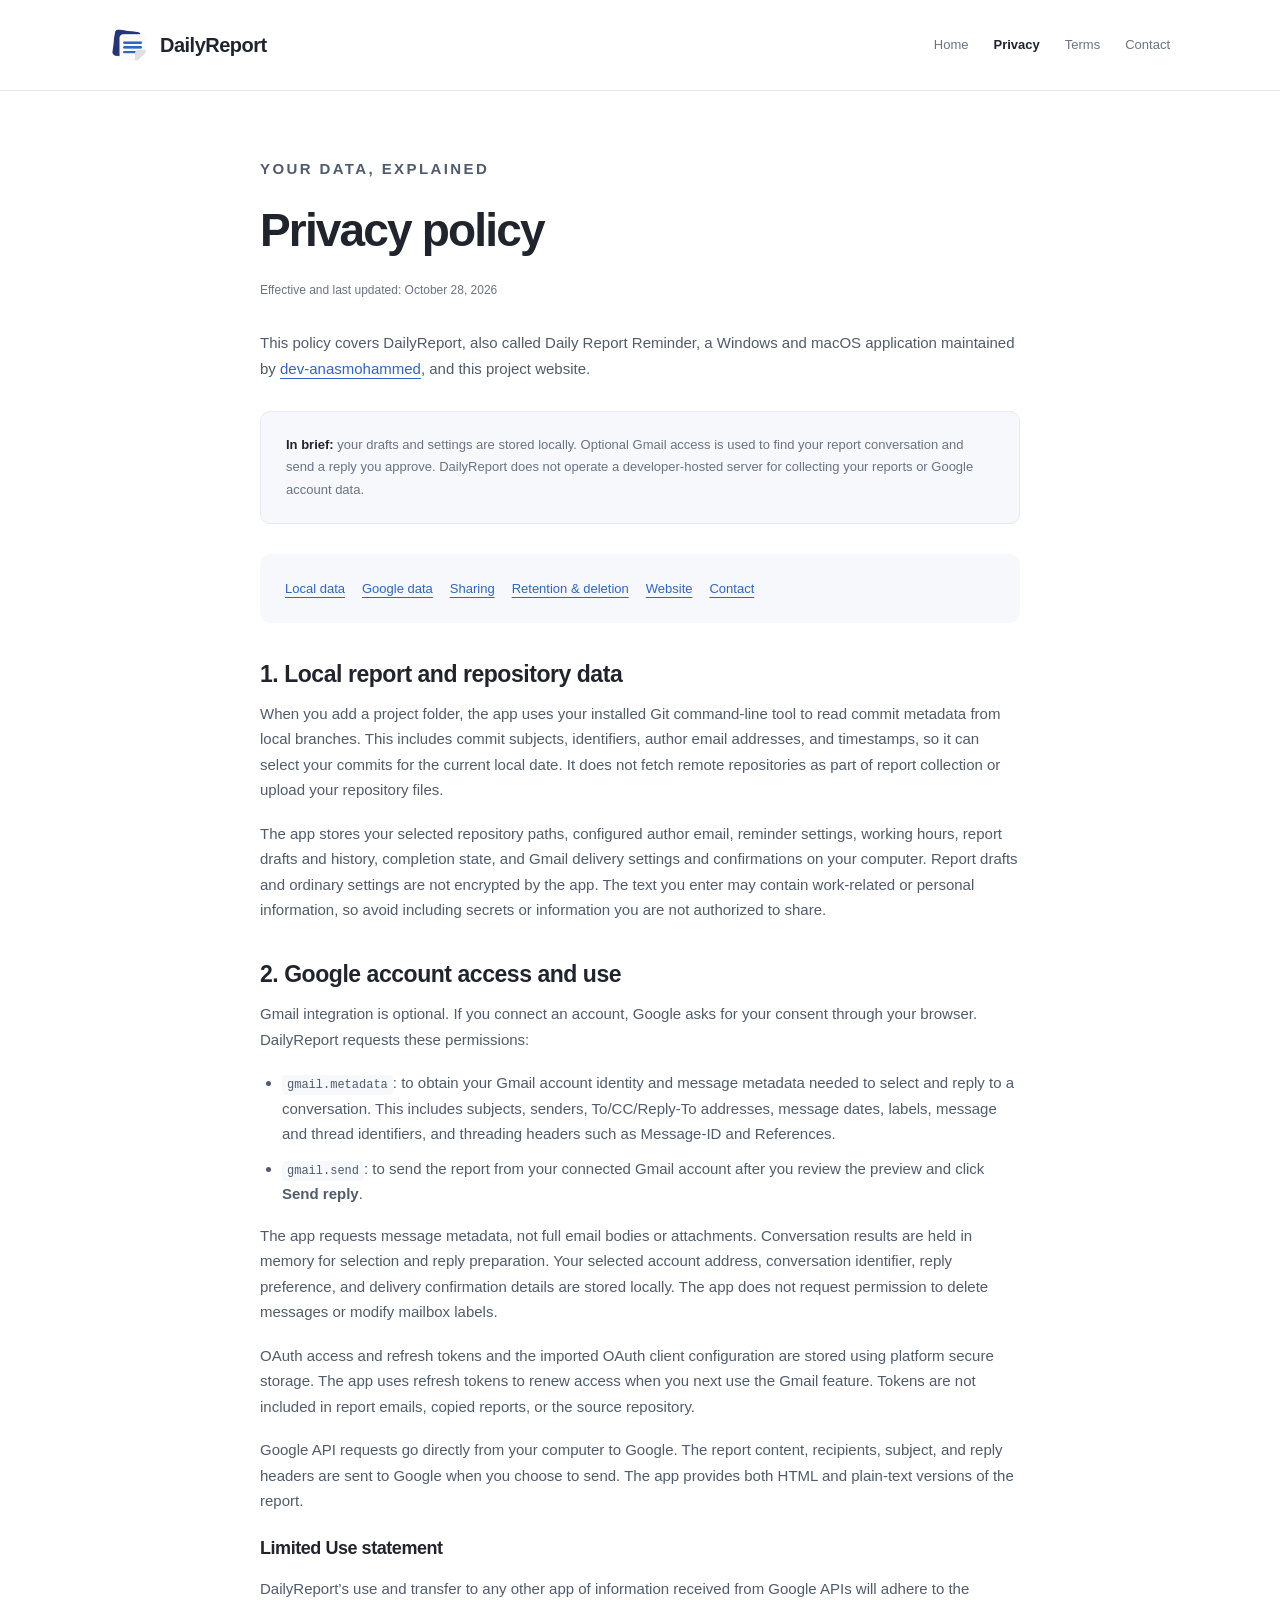
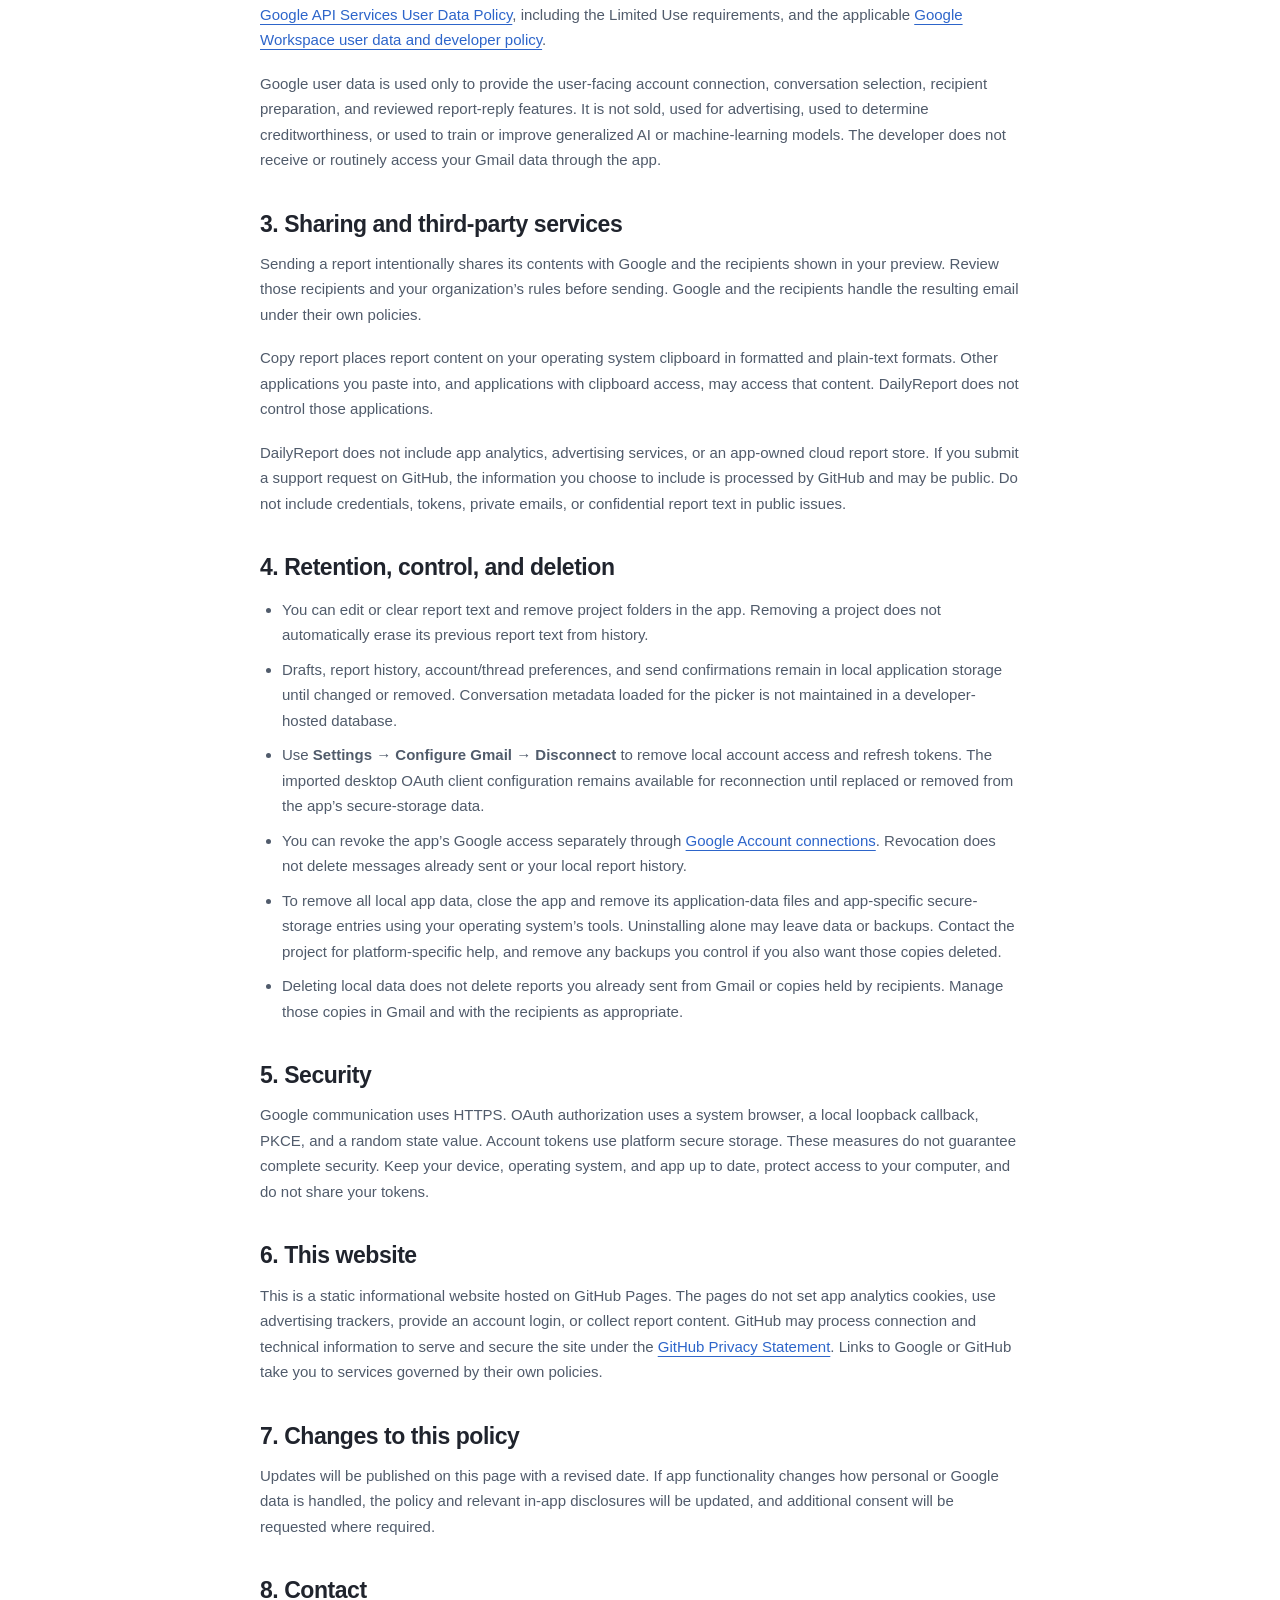
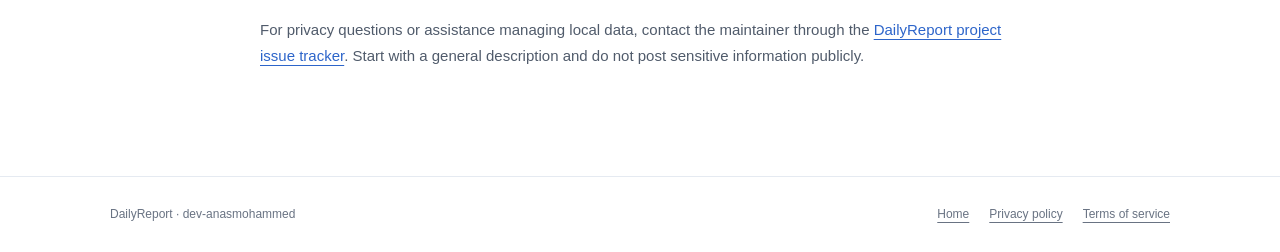
==== docs/privacy.html @ bcbd6979 "Publish DailyReport website, privacy policy, and terms pages" ====
<!doctype html>
<html lang="en"><head><meta charset="utf-8"><meta name="viewport" content="width=device-width,initial-scale=1"><title>Privacy Policy — DailyReport</title><meta name="description" content="How DailyReport handles local reports, Git commit metadata, Gmail permissions, credentials, and data deletion."><link rel="canonical" href="https://dev-anasmohammed.github.io/DailyReportReminder/privacy.html"><link rel="icon" href="assets/logo.png"><link rel="stylesheet" href="styles.css"></head>
<body><a class="skip" href="#main">Skip to content</a><header class="header"><div class="container header-inner"><a class="brand" href="./"><img src="assets/logo.png" width="38" height="38" alt="">DailyReport</a><nav class="nav" aria-label="Main navigation"><a href="./">Home</a><a href="privacy.html" aria-current="page">Privacy</a><a href="terms.html">Terms</a><a href="https://github.com/dev-anasmohammed/DailyReportReminder/issues">Contact</a></nav></div></header>
<main id="main" class="legal"><p class="eyebrow">Your data, explained</p><h1>Privacy policy</h1><p class="updated">Effective and last updated: October 28, 2026</p><p>This policy covers DailyReport, also called Daily Report Reminder, a Windows and macOS application maintained by <a href="https://github.com/dev-anasmohammed">dev-anasmohammed</a>, and this project website.</p><div class="notice"><strong>In brief:</strong> your drafts and settings are stored locally. Optional Gmail access is used to find your report conversation and send a reply you approve. DailyReport does not operate a developer-hosted server for collecting your reports or Google account data.</div><nav class="toc" aria-label="Privacy policy contents"><a href="#local">Local data</a><a href="#google">Google data</a><a href="#sharing">Sharing</a><a href="#retention">Retention &amp; deletion</a><a href="#website">Website</a><a href="#contact">Contact</a></nav>
<h2 id="local">1. Local report and repository data</h2><p>When you add a project folder, the app uses your installed Git command-line tool to read commit metadata from local branches. This includes commit subjects, identifiers, author email addresses, and timestamps, so it can select your commits for the current local date. It does not fetch remote repositories as part of report collection or upload your repository files.</p><p>The app stores your selected repository paths, configured author email, reminder settings, working hours, report drafts and history, completion state, and Gmail delivery settings and confirmations on your computer. Report drafts and ordinary settings are not encrypted by the app. The text you enter may contain work-related or personal information, so avoid including secrets or information you are not authorized to share.</p>
<h2 id="google">2. Google account access and use</h2><p>Gmail integration is optional. If you connect an account, Google asks for your consent through your browser. DailyReport requests these permissions:</p><ul><li><code>gmail.metadata</code>: to obtain your Gmail account identity and message metadata needed to select and reply to a conversation. This includes subjects, senders, To/CC/Reply-To addresses, message dates, labels, message and thread identifiers, and threading headers such as Message-ID and References.</li><li><code>gmail.send</code>: to send the report from your connected Gmail account after you review the preview and click <strong>Send reply</strong>.</li></ul><p>The app requests message metadata, not full email bodies or attachments. Conversation results are held in memory for selection and reply preparation. Your selected account address, conversation identifier, reply preference, and delivery confirmation details are stored locally. The app does not request permission to delete messages or modify mailbox labels.</p><p>OAuth access and refresh tokens and the imported OAuth client configuration are stored using platform secure storage. The app uses refresh tokens to renew access when you next use the Gmail feature. Tokens are not included in report emails, copied reports, or the source repository.</p><p>Google API requests go directly from your computer to Google. The report content, recipients, subject, and reply headers are sent to Google when you choose to send. The app provides both HTML and plain-text versions of the report.</p><h3>Limited Use statement</h3><p>DailyReport’s use and transfer to any other app of information received from Google APIs will adhere to the <a href="https://developers.google.com/terms/api-services-user-data-policy">Google API Services User Data Policy</a>, including the Limited Use requirements, and the applicable <a href="https://developers.google.com/workspace/workspace-api-user-data-developer-policy">Google Workspace user data and developer policy</a>.</p><p>Google user data is used only to provide the user-facing account connection, conversation selection, recipient preparation, and reviewed report-reply features. It is not sold, used for advertising, used to determine creditworthiness, or used to train or improve generalized AI or machine-learning models. The developer does not receive or routinely access your Gmail data through the app.</p>
<h2 id="sharing">3. Sharing and third-party services</h2><p>Sending a report intentionally shares its contents with Google and the recipients shown in your preview. Review those recipients and your organization’s rules before sending. Google and the recipients handle the resulting email under their own policies.</p><p>Copy report places report content on your operating system clipboard in formatted and plain-text formats. Other applications you paste into, and applications with clipboard access, may access that content. DailyReport does not control those applications.</p><p>DailyReport does not include app analytics, advertising services, or an app-owned cloud report store. If you submit a support request on GitHub, the information you choose to include is processed by GitHub and may be public. Do not include credentials, tokens, private emails, or confidential report text in public issues.</p>
<h2 id="retention">4. Retention, control, and deletion</h2><ul><li>You can edit or clear report text and remove project folders in the app. Removing a project does not automatically erase its previous report text from history.</li><li>Drafts, report history, account/thread preferences, and send confirmations remain in local application storage until changed or removed. Conversation metadata loaded for the picker is not maintained in a developer-hosted database.</li><li>Use <strong>Settings → Configure Gmail → Disconnect</strong> to remove local account access and refresh tokens. The imported desktop OAuth client configuration remains available for reconnection until replaced or removed from the app’s secure-storage data.</li><li>You can revoke the app’s Google access separately through <a href="https://myaccount.google.com/connections">Google Account connections</a>. Revocation does not delete messages already sent or your local report history.</li><li>To remove all local app data, close the app and remove its application-data files and app-specific secure-storage entries using your operating system’s tools. Uninstalling alone may leave data or backups. Contact the project for platform-specific help, and remove any backups you control if you also want those copies deleted.</li><li>Deleting local data does not delete reports you already sent from Gmail or copies held by recipients. Manage those copies in Gmail and with the recipients as appropriate.</li></ul>
<h2>5. Security</h2><p>Google communication uses HTTPS. OAuth authorization uses a system browser, a local loopback callback, PKCE, and a random state value. Account tokens use platform secure storage. These measures do not guarantee complete security. Keep your device, operating system, and app up to date, protect access to your computer, and do not share your tokens.</p>
<h2 id="website">6. This website</h2><p>This is a static informational website hosted on GitHub Pages. The pages do not set app analytics cookies, use advertising trackers, provide an account login, or collect report content. GitHub may process connection and technical information to serve and secure the site under the <a href="https://docs.github.com/en/site-policy/privacy-policies/github-general-privacy-statement">GitHub Privacy Statement</a>. Links to Google or GitHub take you to services governed by their own policies.</p>
<h2>7. Changes to this policy</h2><p>Updates will be published on this page with a revised date. If app functionality changes how personal or Google data is handled, the policy and relevant in-app disclosures will be updated, and additional consent will be requested where required.</p>
<h2 id="contact">8. Contact</h2><p>For privacy questions or assistance managing local data, contact the maintainer through the <a href="https://github.com/dev-anasmohammed/DailyReportReminder/issues">DailyReport project issue tracker</a>. Start with a general description and do not post sensitive information publicly.</p></main>
<footer class="footer"><div class="container footer-inner"><span>DailyReport · dev-anasmohammed</span><div class="footer-links"><a href="./">Home</a><a href="privacy.html">Privacy policy</a><a href="terms.html">Terms of service</a></div></div></footer></body></html>
---- docs/styles.css ----
:root{--ink:#20242d;--muted:#697383;--blue:#2d65ca;--line:#e5eaf1;--soft:#f6f8fc;--white:#fff}*{box-sizing:border-box}html{scroll-behavior:smooth}body{margin:0;color:var(--ink);background:var(--white);font:16px/1.7 -apple-system,BlinkMacSystemFont,"Segoe UI",sans-serif}a{color:var(--blue);text-underline-offset:4px}a:hover{color:#173d84}a:focus-visible,button:focus-visible{outline:3px solid #84b1ff;outline-offset:5px}h1,h2,h3,p{margin-top:0}h1,h2,h3{line-height:1.14;letter-spacing:-.04em}h1{font-size:clamp(42px,5.5vw,72px);font-weight:650;margin-bottom:24px}h2{font-size:clamp(29px,3.5vw,42px);font-weight:600}h3{font-size:20px;font-weight:600;letter-spacing:-.025em}p{margin-bottom:18px}img{max-width:100%;height:auto}.container{max-width:1120px;margin:auto;padding:0 30px}.skip{position:absolute;top:-100px;left:20px;z-index:100;background:#fff;padding:12px}.skip:focus{top:10px}.header{border-bottom:1px solid var(--line);background:#fff}.header-inner{min-height:90px;display:flex;align-items:center;justify-content:space-between;gap:24px}.brand{display:flex;align-items:center;gap:12px;font-size:20px;font-weight:650;text-decoration:none;color:var(--ink);letter-spacing:-.5px}.brand img{width:38px;height:38px}.nav{display:flex;align-items:center;gap:25px;font-size:13px}.nav a{text-decoration:none;color:var(--muted)}.nav a[aria-current=page]{color:var(--ink);font-weight:600}.button{display:inline-flex;align-items:center;justify-content:center;gap:10px;padding:12px 19px;border:1px solid var(--line);border-radius:9px;color:var(--ink);text-decoration:none;font-size:13px;font-weight:600;background:#fff;line-height:1.5}.button:hover{border-color:#bac9df;color:var(--ink)}.button.primary{background:var(--ink);border-color:var(--ink);color:#fff}.button.primary:hover{background:#343e50}.eyebrow{font-size:11px;font-weight:700;letter-spacing:.16em;color:var(--blue);text-transform:uppercase;margin-bottom:22px}.hero{display:grid;grid-template-columns:1.1fr 1fr;align-items:center;gap:70px;padding-top:90px;padding-bottom:95px}.hero h1 span{color:var(--blue)}.lead{font-size:17px;color:var(--muted);max-width:520px;line-height:1.8}.actions{display:flex;gap:12px;flex-wrap:wrap;margin-top:28px}.footnote{color:var(--muted);font-size:12px;margin:18px 0 0}.sample-wrap{padding:22px;background:linear-gradient(145deg,#edf3ff,#f6f8fc 60%,#fff);border-radius:24px}.sample{background:#fff;border:1px solid var(--line);box-shadow:0 18px 55px #273d6810;border-radius:13px;overflow:hidden}.sample-top{display:flex;align-items:center;justify-content:space-between;gap:12px;padding:15px 21px;border-bottom:1px solid var(--line);font-size:11px;color:var(--muted)}.sample-top img{width:23px}.sample-body{padding:26px 24px;font-size:12px}.sample-body h3{font-size:18px;margin-bottom:25px}.sample-body strong{display:block;font-size:12px;margin-bottom:8px}.example-label{background:#f1f5fc;color:var(--blue);border-radius:4px;padding:3px 8px}.report-line{display:grid;grid-template-columns:25px 1fr;gap:8px;margin:9px 0;color:#535e70}.report-line span:first-child{color:var(--blue);font-variant-numeric:tabular-nums}.sample-divider{height:1px;background:var(--line);margin:22px 0}.section{padding:70px 0;border-top:1px solid var(--line)}.section-head{max-width:640px;margin-bottom:35px}.section-head p{color:var(--muted)}.features{display:grid;grid-template-columns:repeat(3,1fr);gap:0;border:1px solid var(--line);border-radius:13px;overflow:hidden}.feature{padding:30px;border-right:1px solid var(--line)}.feature:last-child{border-right:0}.feature p{font-size:14px;color:var(--muted);margin:0}.number{font-size:12px;font-weight:600;color:var(--blue);display:block;margin-bottom:35px}.gmail{display:grid;grid-template-columns:1fr 1fr;gap:85px}.gmail p{color:var(--muted)}.steps{margin:0;padding:0;list-style:none;counter-reset:steps}.steps li{position:relative;counter-increment:steps;padding:0 0 27px 43px}.steps li:before{content:counter(steps,decimal-leading-zero);position:absolute;left:0;top:0;color:var(--blue);font-size:12px;font-weight:600}.steps strong{display:block;font-size:15px;margin-bottom:4px}.steps p{font-size:14px;margin:0}.notice{padding:22px 25px;background:var(--soft);border:1px solid var(--line);border-radius:10px;margin-top:30px;font-size:13px;color:var(--muted)}.notice strong{color:var(--ink)}.footer{padding:27px 0;border-top:1px solid var(--line);color:var(--muted);font-size:12px}.footer-inner{display:flex;justify-content:space-between;align-items:center;gap:20px}.footer-links{display:flex;gap:20px}.footer a{color:var(--muted)}.legal{max-width:820px;padding:65px 30px 90px;margin:auto}.legal h1{font-size:46px}.legal h2{font-size:23px;margin-top:38px;margin-bottom:14px;letter-spacing:-.02em}.legal h3{font-size:18px;margin-top:24px}.legal p,.legal li{font-size:15px;color:#505b6b}.legal ul{padding-left:22px}.legal li{margin-bottom:9px}.legal .updated{font-size:12px;color:var(--muted);margin-bottom:30px}.legal code{font-size:12px;overflow-wrap:anywhere;background:var(--soft);padding:3px 5px;border-radius:4px}.legal .notice{margin-bottom:30px}.toc{padding:20px 25px;background:var(--soft);border-radius:10px;margin-bottom:35px}.toc a{display:inline-block;margin:3px 17px 3px 0;font-size:13px} @media(max-width:900px){.hero{gap:30px;padding-top:60px;padding-bottom:60px}.gmail{gap:40px}.nav{gap:16px}.feature{padding:23px}}@media(max-width:680px){.container{padding:0 22px}.header-inner{padding-top:17px;padding-bottom:17px;align-items:flex-start;flex-wrap:wrap;gap:14px;min-height:0}.nav{gap:18px;flex-wrap:wrap;width:100%;font-size:12px}.hero{grid-template-columns:1fr;padding-top:50px;gap:40px}.hero h1{font-size:46px}.sample-wrap{padding:15px}.features{grid-template-columns:1fr}.feature{border-right:0;border-bottom:1px solid var(--line)}.feature:last-child{border-bottom:0}.number{margin-bottom:18px}.gmail{grid-template-columns:1fr;gap:25px}.section{padding:48px 0}.footer-inner{flex-direction:column;align-items:flex-start;gap:10px}.legal{padding:40px 22px 60px}.legal h1{font-size:37px}.lead{font-size:16px}}@media(prefers-reduced-motion:reduce){html{scroll-behavior:auto}}
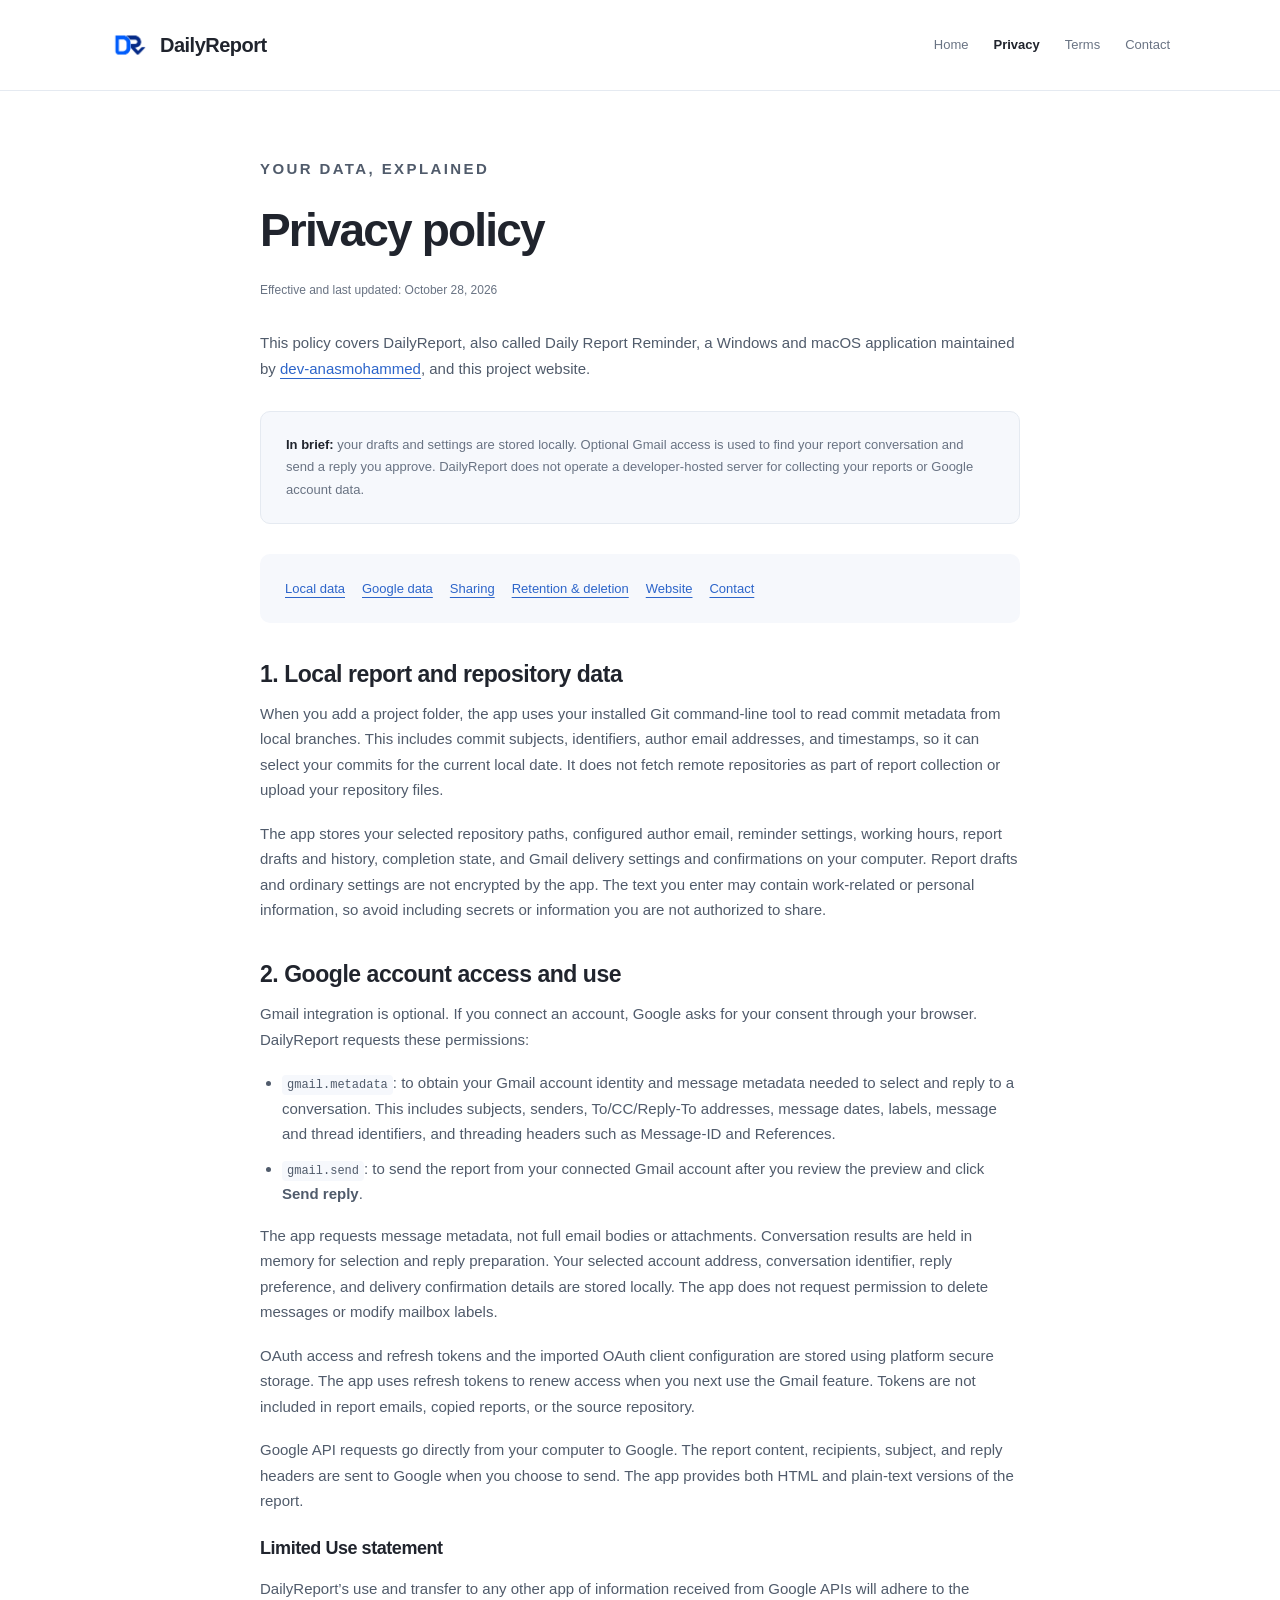
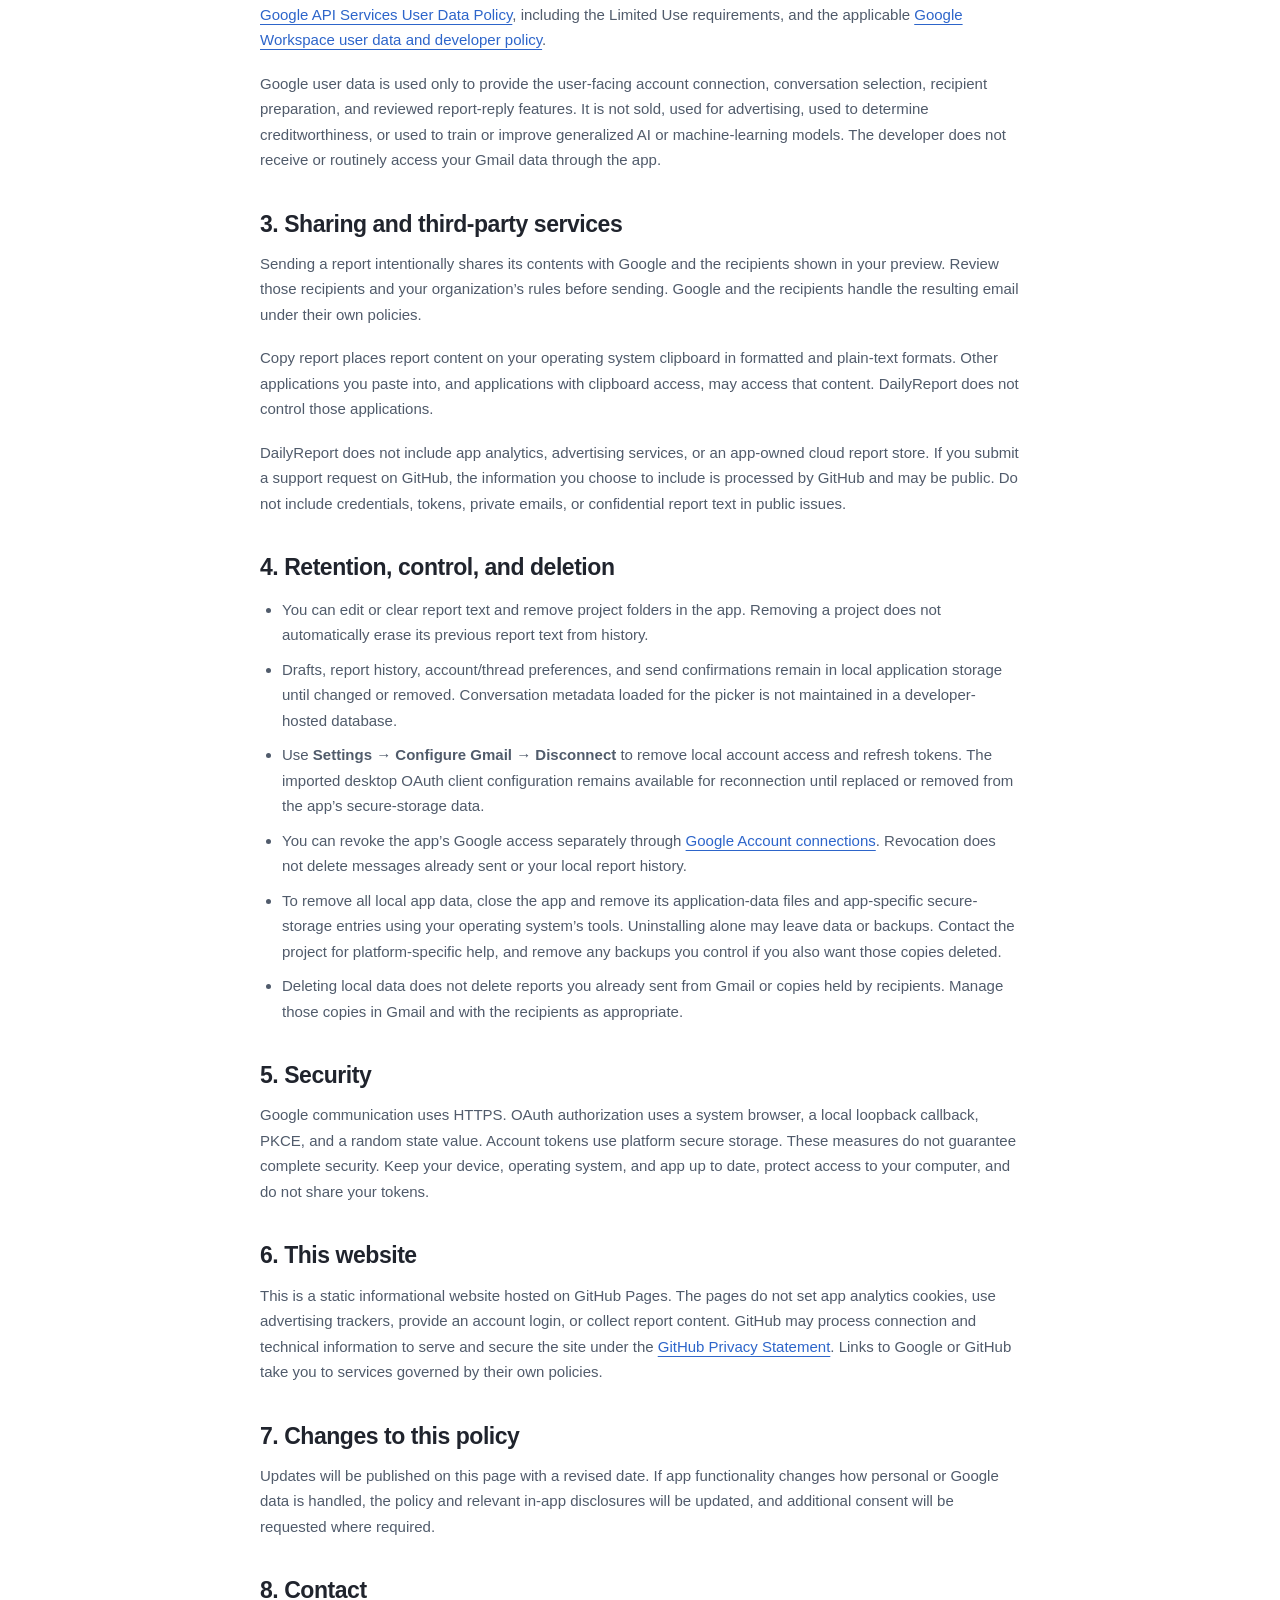
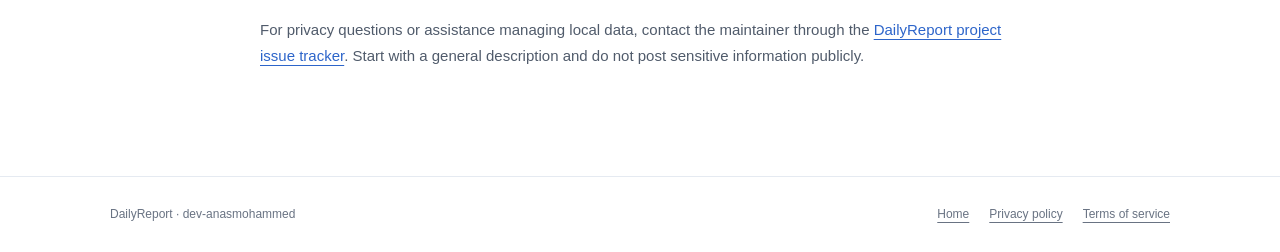
==== commit 1b2a0c12: "Apply original DailyReport logo to desktop app and website" ====
--- a/docs/privacy.html
+++ b/docs/privacy.html
@@ -1,6 +1,6 @@
 <!doctype html>
-<html lang="en"><head><meta charset="utf-8"><meta name="viewport" content="width=device-width,initial-scale=1"><title>Privacy Policy — DailyReport</title><meta name="description" content="How DailyReport handles local reports, Git commit metadata, Gmail permissions, credentials, and data deletion."><link rel="canonical" href="https://dev-anasmohammed.github.io/DailyReportReminder/privacy.html"><link rel="icon" href="assets/logo.png"><link rel="stylesheet" href="styles.css"></head>
-<body><a class="skip" href="#main">Skip to content</a><header class="header"><div class="container header-inner"><a class="brand" href="./"><img src="assets/logo.png" width="38" height="38" alt="">DailyReport</a><nav class="nav" aria-label="Main navigation"><a href="./">Home</a><a href="privacy.html" aria-current="page">Privacy</a><a href="terms.html">Terms</a><a href="https://github.com/dev-anasmohammed/DailyReportReminder/issues">Contact</a></nav></div></header>
+<html lang="en"><head><meta charset="utf-8"><meta name="viewport" content="width=device-width,initial-scale=1"><title>Privacy Policy — DailyReport</title><meta name="description" content="How DailyReport handles local reports, Git commit metadata, Gmail permissions, credentials, and data deletion."><link rel="canonical" href="https://dev-anasmohammed.github.io/DailyReportReminder/privacy.html"><link rel="icon" href="assets/logo.png?v=2"><link rel="stylesheet" href="styles.css"></head>
+<body><a class="skip" href="#main">Skip to content</a><header class="header"><div class="container header-inner"><a class="brand" href="./"><img src="assets/logo.png?v=2" width="38" height="38" alt="">DailyReport</a><nav class="nav" aria-label="Main navigation"><a href="./">Home</a><a href="privacy.html" aria-current="page">Privacy</a><a href="terms.html">Terms</a><a href="https://github.com/dev-anasmohammed/DailyReportReminder/issues">Contact</a></nav></div></header>
 <main id="main" class="legal"><p class="eyebrow">Your data, explained</p><h1>Privacy policy</h1><p class="updated">Effective and last updated: October 28, 2026</p><p>This policy covers DailyReport, also called Daily Report Reminder, a Windows and macOS application maintained by <a href="https://github.com/dev-anasmohammed">dev-anasmohammed</a>, and this project website.</p><div class="notice"><strong>In brief:</strong> your drafts and settings are stored locally. Optional Gmail access is used to find your report conversation and send a reply you approve. DailyReport does not operate a developer-hosted server for collecting your reports or Google account data.</div><nav class="toc" aria-label="Privacy policy contents"><a href="#local">Local data</a><a href="#google">Google data</a><a href="#sharing">Sharing</a><a href="#retention">Retention &amp; deletion</a><a href="#website">Website</a><a href="#contact">Contact</a></nav>
 <h2 id="local">1. Local report and repository data</h2><p>When you add a project folder, the app uses your installed Git command-line tool to read commit metadata from local branches. This includes commit subjects, identifiers, author email addresses, and timestamps, so it can select your commits for the current local date. It does not fetch remote repositories as part of report collection or upload your repository files.</p><p>The app stores your selected repository paths, configured author email, reminder settings, working hours, report drafts and history, completion state, and Gmail delivery settings and confirmations on your computer. Report drafts and ordinary settings are not encrypted by the app. The text you enter may contain work-related or personal information, so avoid including secrets or information you are not authorized to share.</p>
 <h2 id="google">2. Google account access and use</h2><p>Gmail integration is optional. If you connect an account, Google asks for your consent through your browser. DailyReport requests these permissions:</p><ul><li><code>gmail.metadata</code>: to obtain your Gmail account identity and message metadata needed to select and reply to a conversation. This includes subjects, senders, To/CC/Reply-To addresses, message dates, labels, message and thread identifiers, and threading headers such as Message-ID and References.</li><li><code>gmail.send</code>: to send the report from your connected Gmail account after you review the preview and click <strong>Send reply</strong>.</li></ul><p>The app requests message metadata, not full email bodies or attachments. Conversation results are held in memory for selection and reply preparation. Your selected account address, conversation identifier, reply preference, and delivery confirmation details are stored locally. The app does not request permission to delete messages or modify mailbox labels.</p><p>OAuth access and refresh tokens and the imported OAuth client configuration are stored using platform secure storage. The app uses refresh tokens to renew access when you next use the Gmail feature. Tokens are not included in report emails, copied reports, or the source repository.</p><p>Google API requests go directly from your computer to Google. The report content, recipients, subject, and reply headers are sent to Google when you choose to send. The app provides both HTML and plain-text versions of the report.</p><h3>Limited Use statement</h3><p>DailyReport’s use and transfer to any other app of information received from Google APIs will adhere to the <a href="https://developers.google.com/terms/api-services-user-data-policy">Google API Services User Data Policy</a>, including the Limited Use requirements, and the applicable <a href="https://developers.google.com/workspace/workspace-api-user-data-developer-policy">Google Workspace user data and developer policy</a>.</p><p>Google user data is used only to provide the user-facing account connection, conversation selection, recipient preparation, and reviewed report-reply features. It is not sold, used for advertising, used to determine creditworthiness, or used to train or improve generalized AI or machine-learning models. The developer does not receive or routinely access your Gmail data through the app.</p>
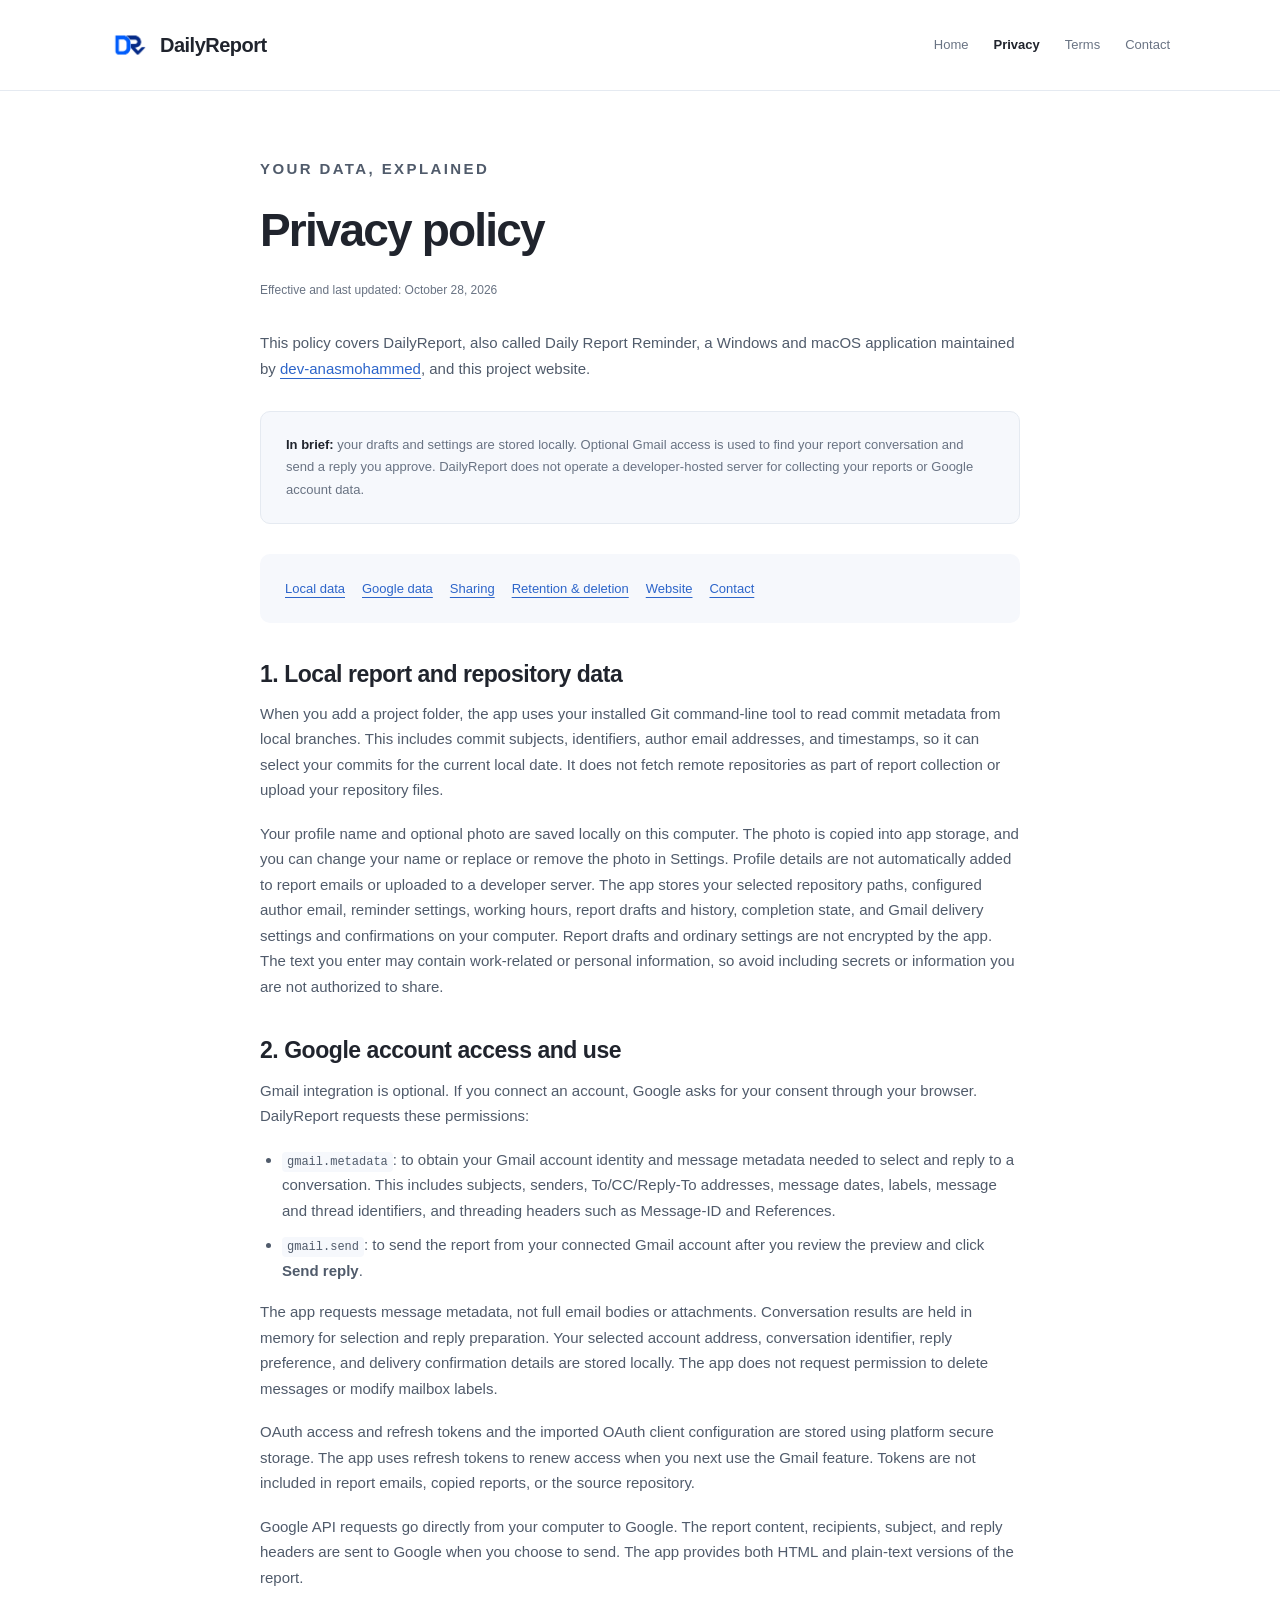
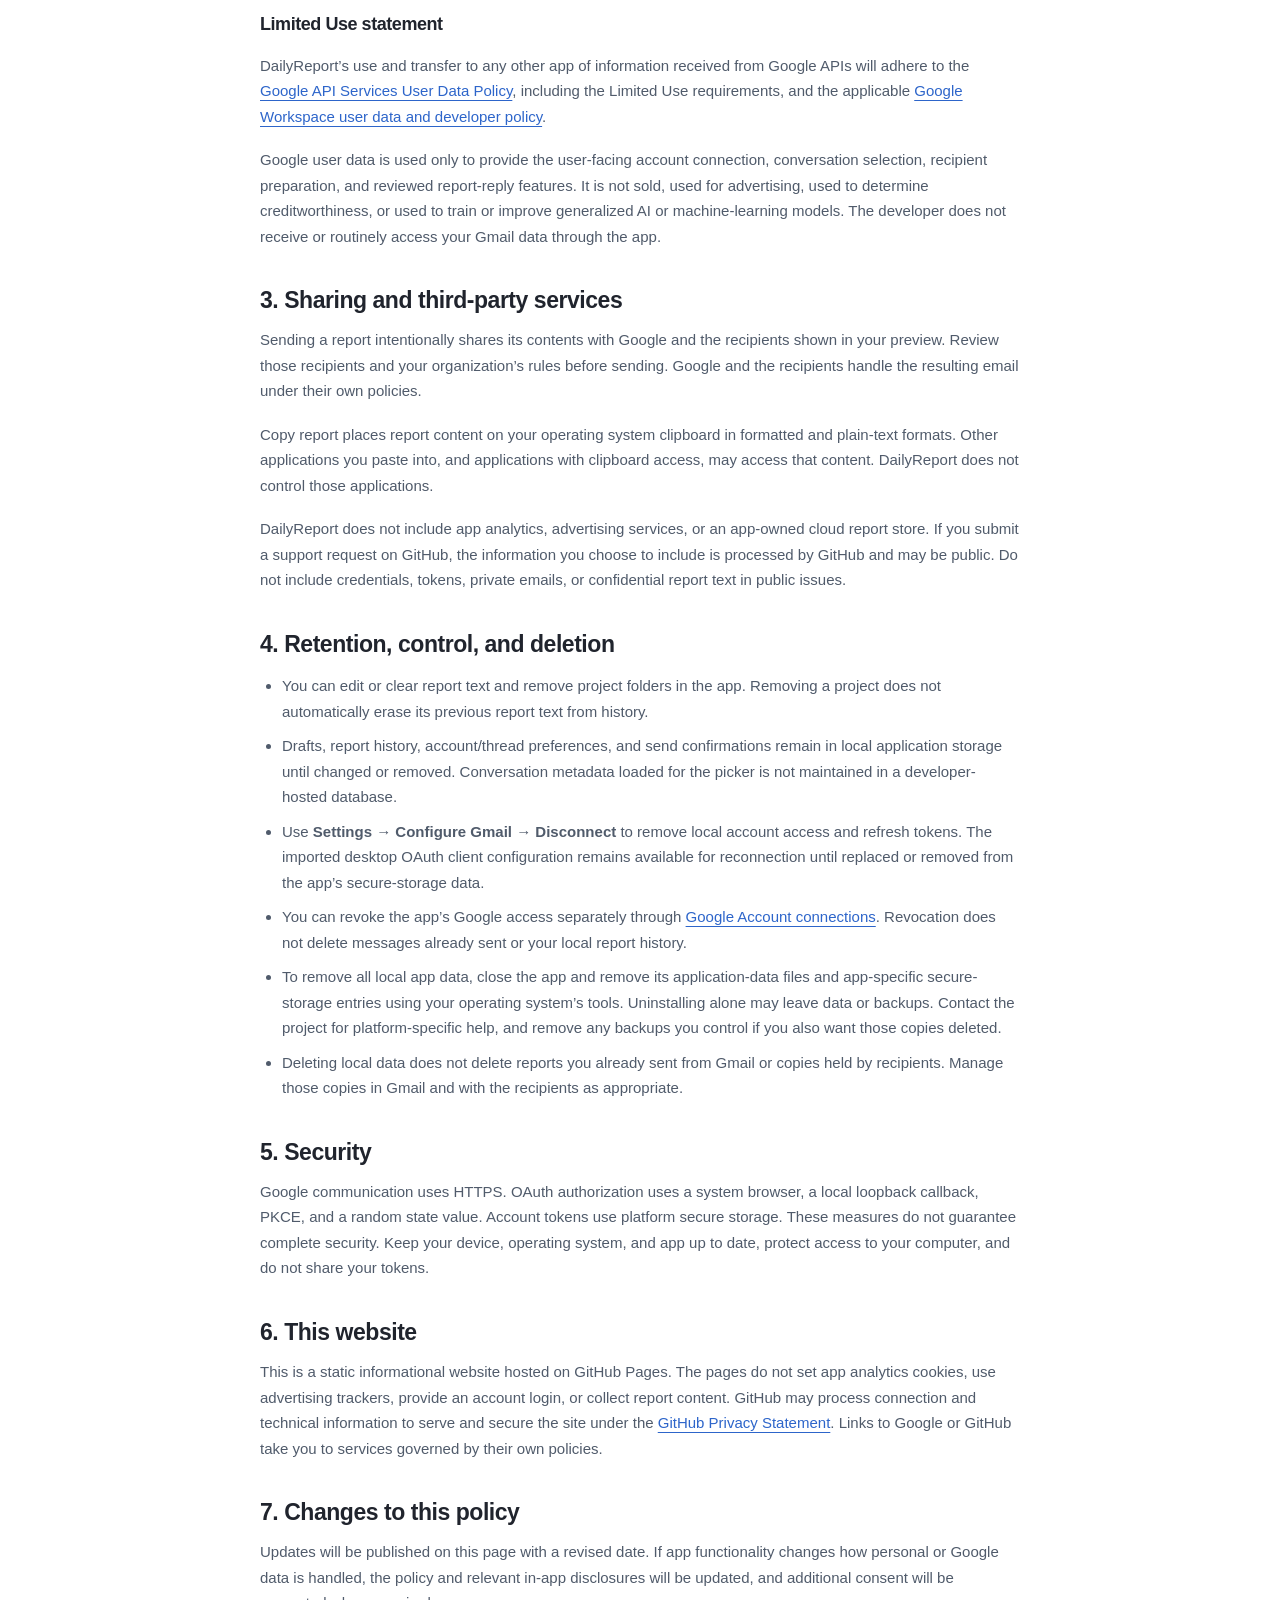
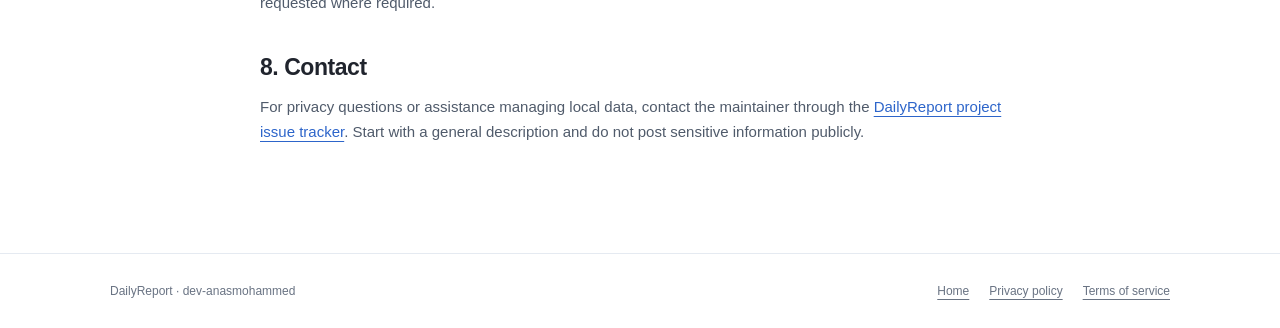
==== commit 00cb20ec: "Add first-launch welcome and editable local user profile" ====
--- a/docs/privacy.html
+++ b/docs/privacy.html
@@ -2,7 +2,7 @@
 <html lang="en"><head><meta charset="utf-8"><meta name="viewport" content="width=device-width,initial-scale=1"><title>Privacy Policy — DailyReport</title><meta name="description" content="How DailyReport handles local reports, Git commit metadata, Gmail permissions, credentials, and data deletion."><link rel="canonical" href="https://dev-anasmohammed.github.io/DailyReportReminder/privacy.html"><link rel="icon" href="assets/logo.png?v=2"><link rel="stylesheet" href="styles.css"></head>
 <body><a class="skip" href="#main">Skip to content</a><header class="header"><div class="container header-inner"><a class="brand" href="./"><img src="assets/logo.png?v=2" width="38" height="38" alt="">DailyReport</a><nav class="nav" aria-label="Main navigation"><a href="./">Home</a><a href="privacy.html" aria-current="page">Privacy</a><a href="terms.html">Terms</a><a href="https://github.com/dev-anasmohammed/DailyReportReminder/issues">Contact</a></nav></div></header>
 <main id="main" class="legal"><p class="eyebrow">Your data, explained</p><h1>Privacy policy</h1><p class="updated">Effective and last updated: October 28, 2026</p><p>This policy covers DailyReport, also called Daily Report Reminder, a Windows and macOS application maintained by <a href="https://github.com/dev-anasmohammed">dev-anasmohammed</a>, and this project website.</p><div class="notice"><strong>In brief:</strong> your drafts and settings are stored locally. Optional Gmail access is used to find your report conversation and send a reply you approve. DailyReport does not operate a developer-hosted server for collecting your reports or Google account data.</div><nav class="toc" aria-label="Privacy policy contents"><a href="#local">Local data</a><a href="#google">Google data</a><a href="#sharing">Sharing</a><a href="#retention">Retention &amp; deletion</a><a href="#website">Website</a><a href="#contact">Contact</a></nav>
-<h2 id="local">1. Local report and repository data</h2><p>When you add a project folder, the app uses your installed Git command-line tool to read commit metadata from local branches. This includes commit subjects, identifiers, author email addresses, and timestamps, so it can select your commits for the current local date. It does not fetch remote repositories as part of report collection or upload your repository files.</p><p>The app stores your selected repository paths, configured author email, reminder settings, working hours, report drafts and history, completion state, and Gmail delivery settings and confirmations on your computer. Report drafts and ordinary settings are not encrypted by the app. The text you enter may contain work-related or personal information, so avoid including secrets or information you are not authorized to share.</p>
+<h2 id="local">1. Local report and repository data</h2><p>When you add a project folder, the app uses your installed Git command-line tool to read commit metadata from local branches. This includes commit subjects, identifiers, author email addresses, and timestamps, so it can select your commits for the current local date. It does not fetch remote repositories as part of report collection or upload your repository files.</p><p>Your profile name and optional photo are saved locally on this computer. The photo is copied into app storage, and you can change your name or replace or remove the photo in Settings. Profile details are not automatically added to report emails or uploaded to a developer server. The app stores your selected repository paths, configured author email, reminder settings, working hours, report drafts and history, completion state, and Gmail delivery settings and confirmations on your computer. Report drafts and ordinary settings are not encrypted by the app. The text you enter may contain work-related or personal information, so avoid including secrets or information you are not authorized to share.</p>
 <h2 id="google">2. Google account access and use</h2><p>Gmail integration is optional. If you connect an account, Google asks for your consent through your browser. DailyReport requests these permissions:</p><ul><li><code>gmail.metadata</code>: to obtain your Gmail account identity and message metadata needed to select and reply to a conversation. This includes subjects, senders, To/CC/Reply-To addresses, message dates, labels, message and thread identifiers, and threading headers such as Message-ID and References.</li><li><code>gmail.send</code>: to send the report from your connected Gmail account after you review the preview and click <strong>Send reply</strong>.</li></ul><p>The app requests message metadata, not full email bodies or attachments. Conversation results are held in memory for selection and reply preparation. Your selected account address, conversation identifier, reply preference, and delivery confirmation details are stored locally. The app does not request permission to delete messages or modify mailbox labels.</p><p>OAuth access and refresh tokens and the imported OAuth client configuration are stored using platform secure storage. The app uses refresh tokens to renew access when you next use the Gmail feature. Tokens are not included in report emails, copied reports, or the source repository.</p><p>Google API requests go directly from your computer to Google. The report content, recipients, subject, and reply headers are sent to Google when you choose to send. The app provides both HTML and plain-text versions of the report.</p><h3>Limited Use statement</h3><p>DailyReport’s use and transfer to any other app of information received from Google APIs will adhere to the <a href="https://developers.google.com/terms/api-services-user-data-policy">Google API Services User Data Policy</a>, including the Limited Use requirements, and the applicable <a href="https://developers.google.com/workspace/workspace-api-user-data-developer-policy">Google Workspace user data and developer policy</a>.</p><p>Google user data is used only to provide the user-facing account connection, conversation selection, recipient preparation, and reviewed report-reply features. It is not sold, used for advertising, used to determine creditworthiness, or used to train or improve generalized AI or machine-learning models. The developer does not receive or routinely access your Gmail data through the app.</p>
 <h2 id="sharing">3. Sharing and third-party services</h2><p>Sending a report intentionally shares its contents with Google and the recipients shown in your preview. Review those recipients and your organization’s rules before sending. Google and the recipients handle the resulting email under their own policies.</p><p>Copy report places report content on your operating system clipboard in formatted and plain-text formats. Other applications you paste into, and applications with clipboard access, may access that content. DailyReport does not control those applications.</p><p>DailyReport does not include app analytics, advertising services, or an app-owned cloud report store. If you submit a support request on GitHub, the information you choose to include is processed by GitHub and may be public. Do not include credentials, tokens, private emails, or confidential report text in public issues.</p>
 <h2 id="retention">4. Retention, control, and deletion</h2><ul><li>You can edit or clear report text and remove project folders in the app. Removing a project does not automatically erase its previous report text from history.</li><li>Drafts, report history, account/thread preferences, and send confirmations remain in local application storage until changed or removed. Conversation metadata loaded for the picker is not maintained in a developer-hosted database.</li><li>Use <strong>Settings → Configure Gmail → Disconnect</strong> to remove local account access and refresh tokens. The imported desktop OAuth client configuration remains available for reconnection until replaced or removed from the app’s secure-storage data.</li><li>You can revoke the app’s Google access separately through <a href="https://myaccount.google.com/connections">Google Account connections</a>. Revocation does not delete messages already sent or your local report history.</li><li>To remove all local app data, close the app and remove its application-data files and app-specific secure-storage entries using your operating system’s tools. Uninstalling alone may leave data or backups. Contact the project for platform-specific help, and remove any backups you control if you also want those copies deleted.</li><li>Deleting local data does not delete reports you already sent from Gmail or copies held by recipients. Manage those copies in Gmail and with the recipients as appropriate.</li></ul>
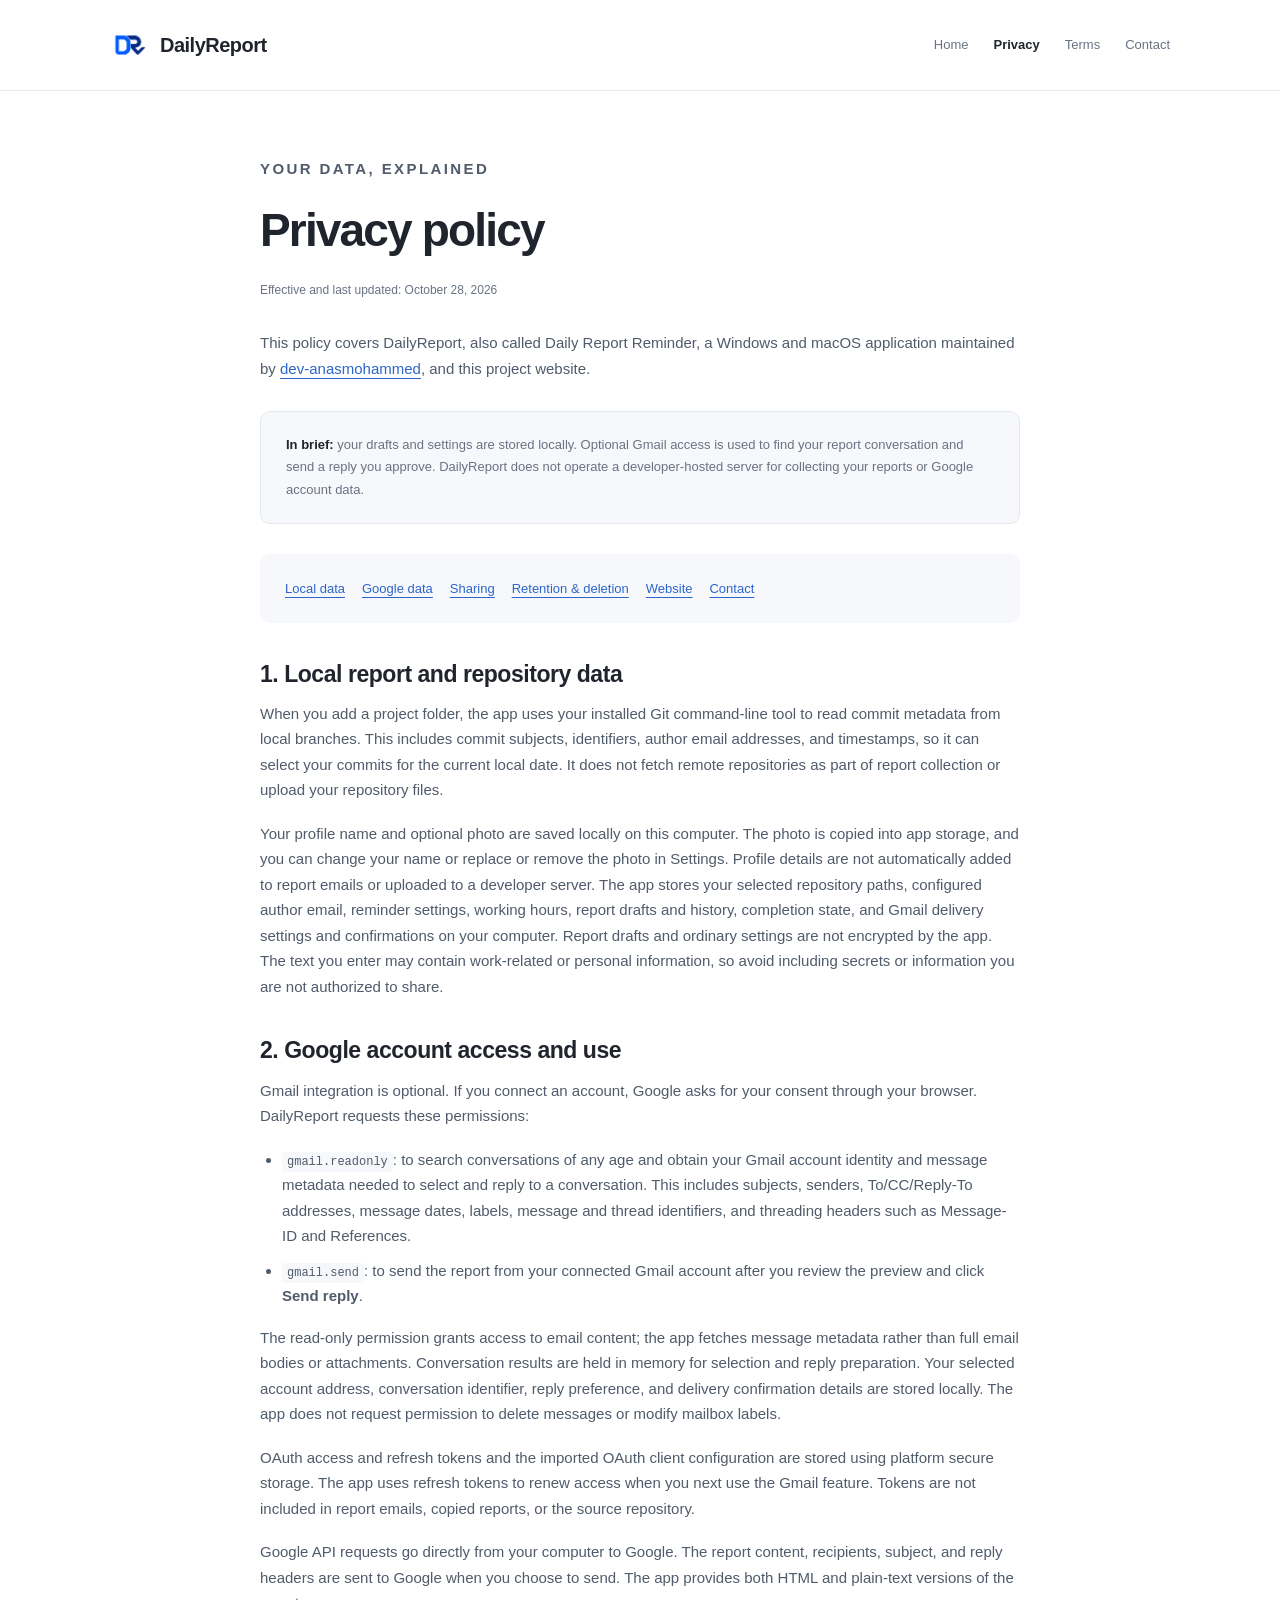
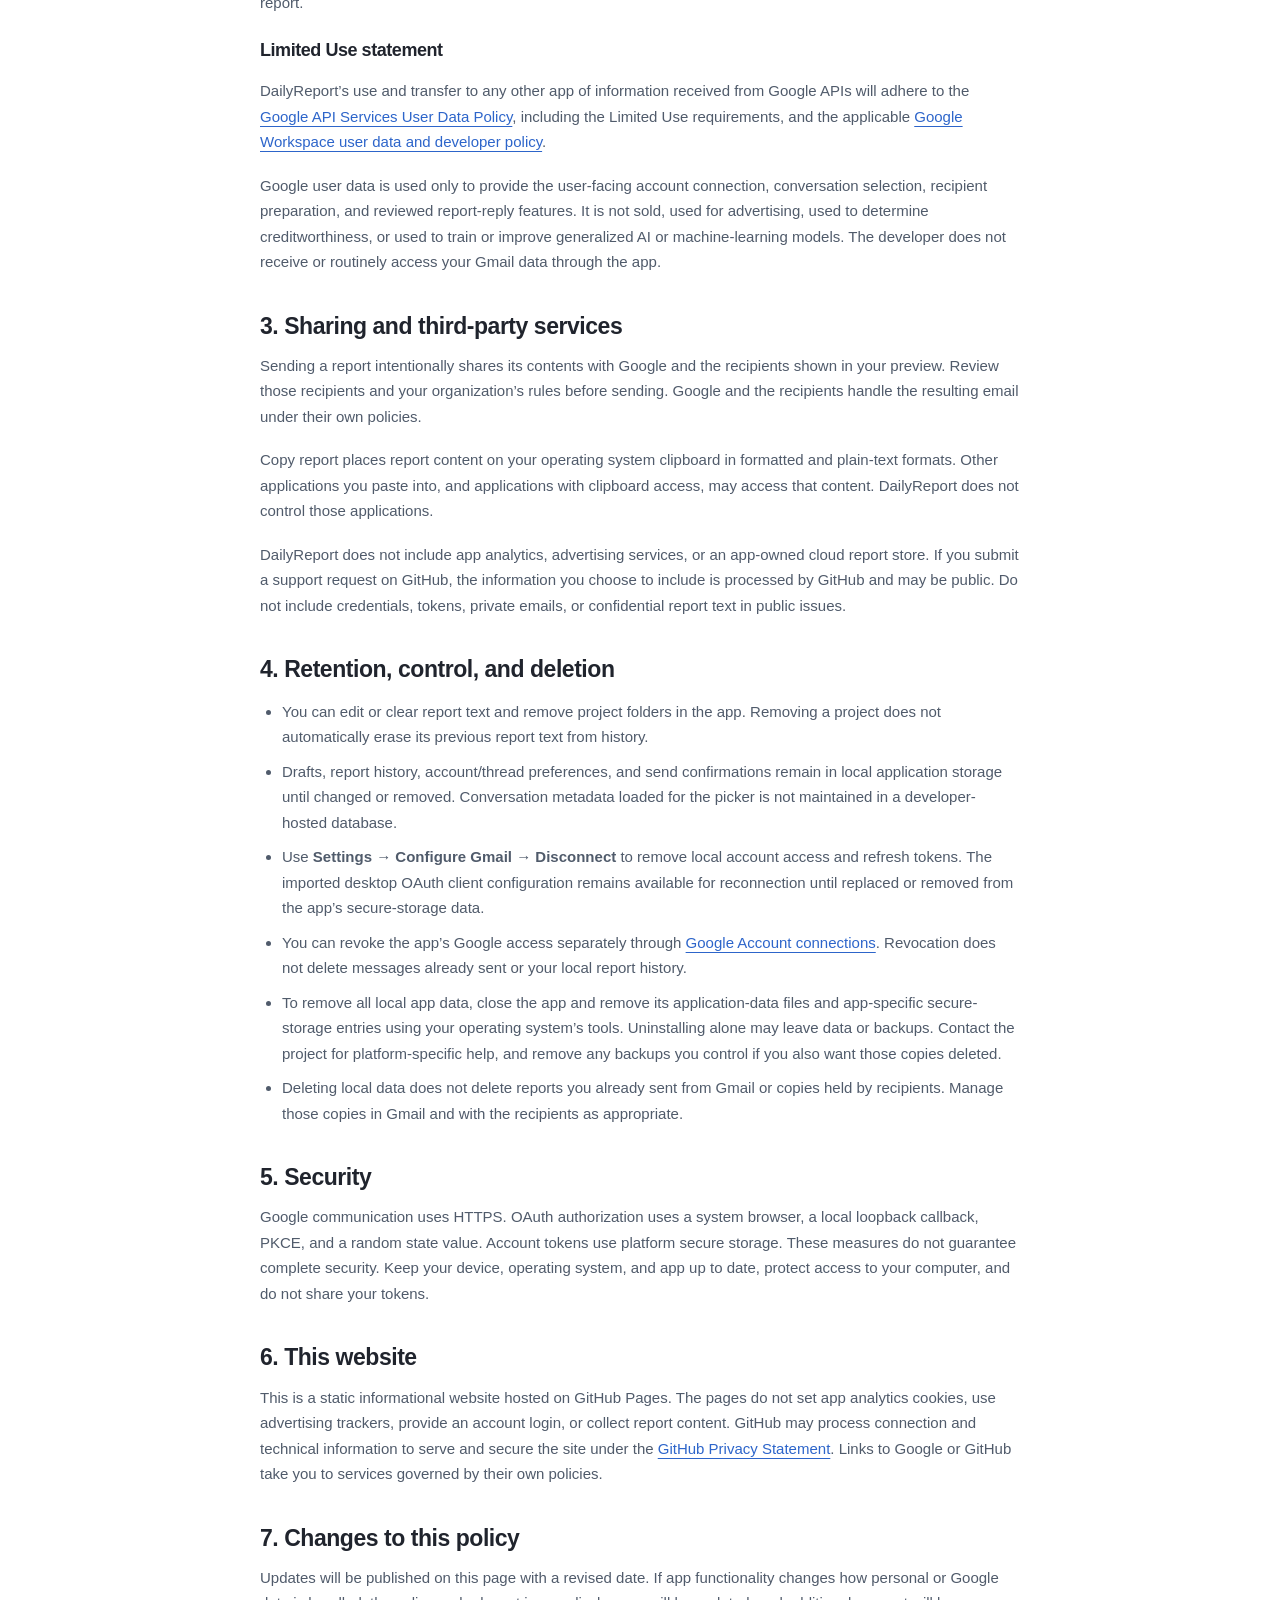
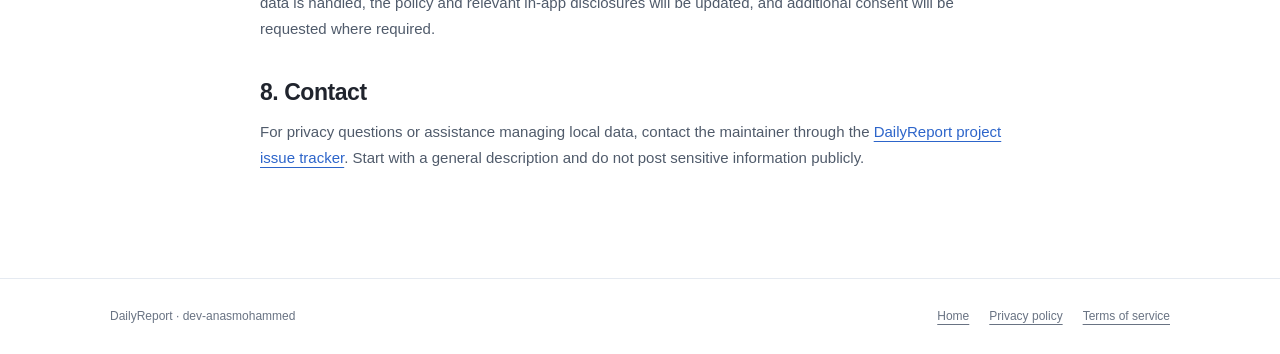
==== commit 1cd14d33: "handle gmail feature to get older messages" ====
--- a/docs/privacy.html
+++ b/docs/privacy.html
@@ -3,7 +3,7 @@
 <body><a class="skip" href="#main">Skip to content</a><header class="header"><div class="container header-inner"><a class="brand" href="./"><img src="assets/logo.png?v=2" width="38" height="38" alt="">DailyReport</a><nav class="nav" aria-label="Main navigation"><a href="./">Home</a><a href="privacy.html" aria-current="page">Privacy</a><a href="terms.html">Terms</a><a href="https://github.com/dev-anasmohammed/DailyReportReminder/issues">Contact</a></nav></div></header>
 <main id="main" class="legal"><p class="eyebrow">Your data, explained</p><h1>Privacy policy</h1><p class="updated">Effective and last updated: October 28, 2026</p><p>This policy covers DailyReport, also called Daily Report Reminder, a Windows and macOS application maintained by <a href="https://github.com/dev-anasmohammed">dev-anasmohammed</a>, and this project website.</p><div class="notice"><strong>In brief:</strong> your drafts and settings are stored locally. Optional Gmail access is used to find your report conversation and send a reply you approve. DailyReport does not operate a developer-hosted server for collecting your reports or Google account data.</div><nav class="toc" aria-label="Privacy policy contents"><a href="#local">Local data</a><a href="#google">Google data</a><a href="#sharing">Sharing</a><a href="#retention">Retention &amp; deletion</a><a href="#website">Website</a><a href="#contact">Contact</a></nav>
 <h2 id="local">1. Local report and repository data</h2><p>When you add a project folder, the app uses your installed Git command-line tool to read commit metadata from local branches. This includes commit subjects, identifiers, author email addresses, and timestamps, so it can select your commits for the current local date. It does not fetch remote repositories as part of report collection or upload your repository files.</p><p>Your profile name and optional photo are saved locally on this computer. The photo is copied into app storage, and you can change your name or replace or remove the photo in Settings. Profile details are not automatically added to report emails or uploaded to a developer server. The app stores your selected repository paths, configured author email, reminder settings, working hours, report drafts and history, completion state, and Gmail delivery settings and confirmations on your computer. Report drafts and ordinary settings are not encrypted by the app. The text you enter may contain work-related or personal information, so avoid including secrets or information you are not authorized to share.</p>
-<h2 id="google">2. Google account access and use</h2><p>Gmail integration is optional. If you connect an account, Google asks for your consent through your browser. DailyReport requests these permissions:</p><ul><li><code>gmail.metadata</code>: to obtain your Gmail account identity and message metadata needed to select and reply to a conversation. This includes subjects, senders, To/CC/Reply-To addresses, message dates, labels, message and thread identifiers, and threading headers such as Message-ID and References.</li><li><code>gmail.send</code>: to send the report from your connected Gmail account after you review the preview and click <strong>Send reply</strong>.</li></ul><p>The app requests message metadata, not full email bodies or attachments. Conversation results are held in memory for selection and reply preparation. Your selected account address, conversation identifier, reply preference, and delivery confirmation details are stored locally. The app does not request permission to delete messages or modify mailbox labels.</p><p>OAuth access and refresh tokens and the imported OAuth client configuration are stored using platform secure storage. The app uses refresh tokens to renew access when you next use the Gmail feature. Tokens are not included in report emails, copied reports, or the source repository.</p><p>Google API requests go directly from your computer to Google. The report content, recipients, subject, and reply headers are sent to Google when you choose to send. The app provides both HTML and plain-text versions of the report.</p><h3>Limited Use statement</h3><p>DailyReport’s use and transfer to any other app of information received from Google APIs will adhere to the <a href="https://developers.google.com/terms/api-services-user-data-policy">Google API Services User Data Policy</a>, including the Limited Use requirements, and the applicable <a href="https://developers.google.com/workspace/workspace-api-user-data-developer-policy">Google Workspace user data and developer policy</a>.</p><p>Google user data is used only to provide the user-facing account connection, conversation selection, recipient preparation, and reviewed report-reply features. It is not sold, used for advertising, used to determine creditworthiness, or used to train or improve generalized AI or machine-learning models. The developer does not receive or routinely access your Gmail data through the app.</p>
+<h2 id="google">2. Google account access and use</h2><p>Gmail integration is optional. If you connect an account, Google asks for your consent through your browser. DailyReport requests these permissions:</p><ul><li><code>gmail.readonly</code>: to search conversations of any age and obtain your Gmail account identity and message metadata needed to select and reply to a conversation. This includes subjects, senders, To/CC/Reply-To addresses, message dates, labels, message and thread identifiers, and threading headers such as Message-ID and References.</li><li><code>gmail.send</code>: to send the report from your connected Gmail account after you review the preview and click <strong>Send reply</strong>.</li></ul><p>The read-only permission grants access to email content; the app fetches message metadata rather than full email bodies or attachments. Conversation results are held in memory for selection and reply preparation. Your selected account address, conversation identifier, reply preference, and delivery confirmation details are stored locally. The app does not request permission to delete messages or modify mailbox labels.</p><p>OAuth access and refresh tokens and the imported OAuth client configuration are stored using platform secure storage. The app uses refresh tokens to renew access when you next use the Gmail feature. Tokens are not included in report emails, copied reports, or the source repository.</p><p>Google API requests go directly from your computer to Google. The report content, recipients, subject, and reply headers are sent to Google when you choose to send. The app provides both HTML and plain-text versions of the report.</p><h3>Limited Use statement</h3><p>DailyReport’s use and transfer to any other app of information received from Google APIs will adhere to the <a href="https://developers.google.com/terms/api-services-user-data-policy">Google API Services User Data Policy</a>, including the Limited Use requirements, and the applicable <a href="https://developers.google.com/workspace/workspace-api-user-data-developer-policy">Google Workspace user data and developer policy</a>.</p><p>Google user data is used only to provide the user-facing account connection, conversation selection, recipient preparation, and reviewed report-reply features. It is not sold, used for advertising, used to determine creditworthiness, or used to train or improve generalized AI or machine-learning models. The developer does not receive or routinely access your Gmail data through the app.</p>
 <h2 id="sharing">3. Sharing and third-party services</h2><p>Sending a report intentionally shares its contents with Google and the recipients shown in your preview. Review those recipients and your organization’s rules before sending. Google and the recipients handle the resulting email under their own policies.</p><p>Copy report places report content on your operating system clipboard in formatted and plain-text formats. Other applications you paste into, and applications with clipboard access, may access that content. DailyReport does not control those applications.</p><p>DailyReport does not include app analytics, advertising services, or an app-owned cloud report store. If you submit a support request on GitHub, the information you choose to include is processed by GitHub and may be public. Do not include credentials, tokens, private emails, or confidential report text in public issues.</p>
 <h2 id="retention">4. Retention, control, and deletion</h2><ul><li>You can edit or clear report text and remove project folders in the app. Removing a project does not automatically erase its previous report text from history.</li><li>Drafts, report history, account/thread preferences, and send confirmations remain in local application storage until changed or removed. Conversation metadata loaded for the picker is not maintained in a developer-hosted database.</li><li>Use <strong>Settings → Configure Gmail → Disconnect</strong> to remove local account access and refresh tokens. The imported desktop OAuth client configuration remains available for reconnection until replaced or removed from the app’s secure-storage data.</li><li>You can revoke the app’s Google access separately through <a href="https://myaccount.google.com/connections">Google Account connections</a>. Revocation does not delete messages already sent or your local report history.</li><li>To remove all local app data, close the app and remove its application-data files and app-specific secure-storage entries using your operating system’s tools. Uninstalling alone may leave data or backups. Contact the project for platform-specific help, and remove any backups you control if you also want those copies deleted.</li><li>Deleting local data does not delete reports you already sent from Gmail or copies held by recipients. Manage those copies in Gmail and with the recipients as appropriate.</li></ul>
 <h2>5. Security</h2><p>Google communication uses HTTPS. OAuth authorization uses a system browser, a local loopback callback, PKCE, and a random state value. Account tokens use platform secure storage. These measures do not guarantee complete security. Keep your device, operating system, and app up to date, protect access to your computer, and do not share your tokens.</p>
